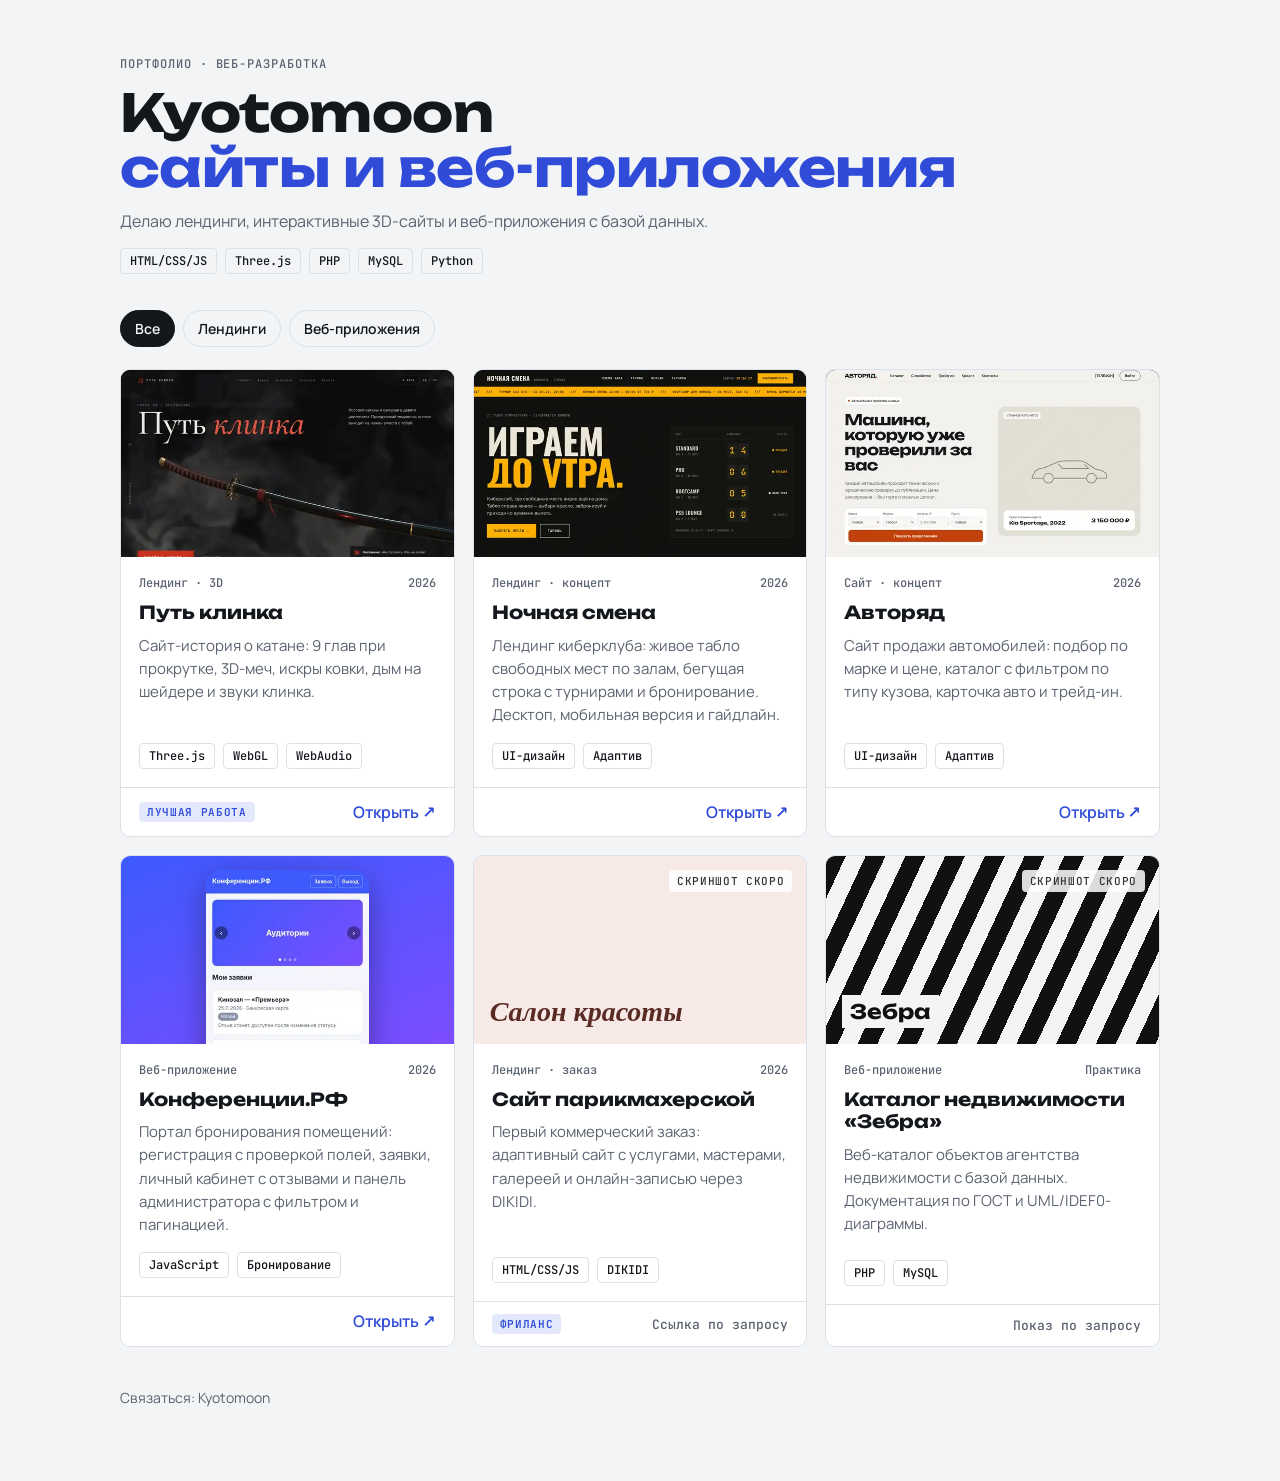
==== index.html @ 9c764372 "Add files via upload" ====
<!doctype html>
<html lang="ru">
<head>
<meta charset="utf-8">
<meta name="viewport" content="width=device-width,initial-scale=1">
<title>Портфолио Kyotomoon</title>
<link rel="preconnect" href="https://fonts.googleapis.com">
<link rel="stylesheet" href="https://fonts.googleapis.com/css2?family=Unbounded:wght@500;700&family=Manrope:wght@400;500;600&family=JetBrains+Mono:wght@400;500&display=swap">
<style>
/* Layout: короткая шапка-визитка, фильтр по типу, сетка карточек с превью в палитре каждого сайта */
:root{
  --bg:#F2F4F6; --surface:#FFFFFF; --fg:#14171C; --muted:#5B6370; --line:#DCE1E7;
  --accent:#2F4BD8; --accent-soft:#E3E8FB;
  --f-display:"Unbounded",system-ui,sans-serif;
  --f-body:"Manrope",system-ui,-apple-system,sans-serif;
  --f-mono:"JetBrains Mono",ui-monospace,monospace;
}
@media (prefers-color-scheme:dark){:root:not([data-theme="light"]){
  --bg:#101318; --surface:#181C23; --fg:#E9ECF1; --muted:#9AA3B0; --line:#2A303A;
  --accent:#7E93FF; --accent-soft:#222A45; color-scheme:dark}}
:root[data-theme="dark"]{
  --bg:#101318; --surface:#181C23; --fg:#E9ECF1; --muted:#9AA3B0; --line:#2A303A;
  --accent:#7E93FF; --accent-soft:#222A45; color-scheme:dark}
*{box-sizing:border-box}
body{background:var(--bg);color:var(--fg);font:16px/1.55 var(--f-body)}
.wrap{max-width:1080px;margin:0 auto;padding-inline:20px;padding-block:48px 64px}
header{display:grid;gap:14px;margin-bottom:36px}
.eyebrow{font:500 12px var(--f-mono);letter-spacing:.08em;text-transform:uppercase;color:var(--muted)}
h1{font:700 clamp(30px,6vw,52px)/1.05 var(--f-display);margin:0;text-wrap:balance;letter-spacing:-.01em}
h1 span{color:var(--accent)}
.lead{max-width:60ch;color:var(--muted);margin:0}
.stack{display:flex;flex-wrap:wrap;gap:8px}
.tag{font:500 12px var(--f-mono);padding:4px 9px;border:1px solid var(--line);border-radius:4px;color:var(--fg)}
.filters{display:flex;flex-wrap:wrap;gap:8px;margin-bottom:22px}
.filters button{font:600 14px var(--f-body);padding:8px 14px;border-radius:999px;border:1px solid var(--line);background:transparent;color:var(--fg);cursor:pointer}
.filters button[aria-pressed="true"]{background:var(--fg);color:var(--bg);border-color:var(--fg)}
.filters button:focus-visible,a:focus-visible{outline:2px solid var(--accent);outline-offset:2px}
.grid{display:grid;grid-template-columns:repeat(auto-fill,minmax(300px,1fr));gap:18px}
.card{background:var(--surface);border:1px solid var(--line);border-radius:10px;overflow:hidden;display:flex;flex-direction:column;min-width:0}
.prev{aspect-ratio:16/9;max-width:100%;position:relative;display:flex;align-items:flex-end;padding:16px;overflow:hidden}
.prev b{font-weight:700;line-height:1}
.body{padding:18px;display:flex;flex-direction:column;gap:10px;flex:1;min-width:0}
.meta{display:flex;justify-content:space-between;gap:10px;font:500 12px var(--f-mono);color:var(--muted)}
h2{font:700 18px/1.25 var(--f-display);margin:0}
.body p{margin:0;color:var(--muted);font-size:15px}
.body .stack{margin-top:auto;padding-top:6px}
.act{display:flex;align-items:center;justify-content:space-between;gap:10px;border-top:1px solid var(--line);padding:12px 18px}
.act a{font-weight:600;color:var(--accent);text-decoration:none}
.act a:hover{text-decoration:underline}
.soon{font:500 13px var(--f-mono);color:var(--muted)}
.pill{font:600 11px var(--f-mono);text-transform:uppercase;letter-spacing:.06em;padding:3px 8px;border-radius:4px;background:var(--accent-soft);color:var(--accent)}
footer{margin-top:40px;color:var(--muted);font-size:14px}

.p-salon{background:#F6E9E6;color:#5A2A24}
.p-salon b{font:italic 600 28px Georgia,"Times New Roman",serif}
.p-zebra{background:repeating-linear-gradient(115deg,#111 0 18px,#F4F4F4 18px 36px);color:#111}
.p-zebra b{font:700 20px var(--f-display);background:#F4F4F4;padding:4px 8px}
.prev .soon-l{position:absolute;right:14px;top:14px;font:500 11px var(--f-mono);letter-spacing:.06em;text-transform:uppercase;background:rgba(255,255,255,.85);color:#333;padding:4px 8px;border-radius:4px}
.shot{padding:0;background:#0B0B0C}
.shot img{width:100%;height:100%;object-fit:cover;object-position:top left;display:block}
.phone{justify-content:center;align-items:flex-start;padding:14px 0 0;background:linear-gradient(160deg,#3D5AFE,#7C4DFF)}
.phone img{height:118%;width:auto;max-width:none;border-radius:16px 16px 0 0;box-shadow:0 10px 30px rgba(0,0,0,.35);display:block}
@media (prefers-reduced-motion:no-preference){.card{transition:transform .2s}.card:hover{transform:translateY(-2px)}}
</style>

</head>
<body>
<div class="wrap">
  <header>
    <div class="eyebrow">Портфолио · веб-разработка</div>
    <h1>Kyotomoon<br><span>сайты и веб-приложения</span></h1>
    <p class="lead">Делаю лендинги, интерактивные 3D-сайты и веб-приложения с базой данных.</p>
    <div class="stack"><span class="tag">HTML/CSS/JS</span><span class="tag">Three.js</span><span class="tag">PHP</span><span class="tag">MySQL</span><span class="tag">Python</span></div>
  </header>

  <div class="filters" role="group" aria-label="Фильтр работ">
    <button type="button" data-f="all" aria-pressed="true">Все</button>
    <button type="button" data-f="land" aria-pressed="false">Лендинги</button>
    <button type="button" data-f="app" aria-pressed="false">Веб-приложения</button>
  </div>

  <section class="grid" id="grid">
    <article class="card" data-k="land">
      <div class="prev shot"><img src="[data-uri]" alt="Первый экран сайта «Путь клинка»: заголовок и 3D-катана в ножнах на фоне дыма"></div>
      <div class="body">
        <div class="meta"><span>Лендинг · 3D</span><span>2026</span></div>
        <h2>Путь клинка</h2>
        <p>Сайт-история о катане: 9 глав при прокрутке, 3D-меч, искры ковки, дым на шейдере и звуки клинка.</p>
        <div class="stack"><span class="tag">Three.js</span><span class="tag">WebGL</span><span class="tag">WebAudio</span></div>
      </div>
      <div class="act"><span class="pill">Лучшая работа</span><a href="put-klinka.html">Открыть ↗</a></div>
    </article>

    <article class="card" data-k="land">
      <div class="prev shot"><img src="[data-uri]" alt="Первый экран лендинга «Ночная смена»: заголовок «Играем до утра» и табло свободных мест"></div>
      <div class="body">
        <div class="meta"><span>Лендинг · концепт</span><span>2026</span></div>
        <h2>Ночная смена</h2>
        <p>Лендинг киберклуба: живое табло свободных мест по залам, бегущая строка с турнирами и бронирование. Десктоп, мобильная версия и гайдлайн.</p>
        <div class="stack"><span class="tag">UI-дизайн</span><span class="tag">Адаптив</span></div>
      </div>
      <div class="act"><span></span><a href="night.html">Открыть ↗</a></div>
    </article>

    <article class="card" data-k="land">
      <div class="prev shot"><img src="[data-uri]" alt="Главная сайта «Авторяд»: заголовок, форма подбора авто и предложение недели"></div>
      <div class="body">
        <div class="meta"><span>Сайт · концепт</span><span>2026</span></div>
        <h2>Авторяд</h2>
        <p>Сайт продажи автомобилей: подбор по марке и цене, каталог с фильтром по типу кузова, карточка авто и трейд-ин.</p>
        <div class="stack"><span class="tag">UI-дизайн</span><span class="tag">Адаптив</span></div>
      </div>
      <div class="act"><span></span><a href="avtoryad.html">Открыть ↗</a></div>
    </article>

    <article class="card" data-k="app">
      <div class="prev phone"><img src="[data-uri]" alt="Личный кабинет портала «Конференции.РФ» на телефоне: слайдер и список заявок"></div>
      <div class="body">
        <div class="meta"><span>Веб-приложение</span><span>2026</span></div>
        <h2>Конференции.РФ</h2>
        <p>Портал бронирования помещений: регистрация с проверкой полей, заявки, личный кабинет с отзывами и панель администратора с фильтром и пагинацией.</p>
        <div class="stack"><span class="tag">JavaScript</span><span class="tag">Бронирование</span></div>
      </div>
      <div class="act"><span></span><a href="konferencii.html">Открыть ↗</a></div>
    </article>

    <article class="card" data-k="land">
      <div class="prev p-salon"><span class="soon-l">Скриншот скоро</span><b>Салон красоты</b></div>
      <div class="body">
        <div class="meta"><span>Лендинг · заказ</span><span>2026</span></div>
        <h2>Сайт парикмахерской</h2>
        <p>Первый коммерческий заказ: адаптивный сайт с услугами, мастерами, галереей и онлайн-записью через DIKIDI.</p>
        <div class="stack"><span class="tag">HTML/CSS/JS</span><span class="tag">DIKIDI</span></div>
      </div>
      <div class="act"><span class="pill">Фриланс</span><span class="soon">Ссылка по запросу</span></div>
    </article>

    <article class="card" data-k="app">
      <div class="prev p-zebra"><span class="soon-l">Скриншот скоро</span><b>Зебра</b></div>
      <div class="body">
        <div class="meta"><span>Веб-приложение</span><span>Практика</span></div>
        <h2>Каталог недвижимости «Зебра»</h2>
        <p>Веб-каталог объектов агентства недвижимости с базой данных. Документация по ГОСТ и UML/IDEF0-диаграммы.</p>
        <div class="stack"><span class="tag">PHP</span><span class="tag">MySQL</span></div>
      </div>
      <div class="act"><span></span><span class="soon">Показ по запросу</span></div>
    </article>
  </section>

  <footer>Связаться: Kyotomoon</footer>
</div>

<script>
const btns=[...document.querySelectorAll('.filters button')];
btns.forEach(b=>b.addEventListener('click',()=>{
  btns.forEach(x=>x.setAttribute('aria-pressed',x===b));
  document.querySelectorAll('.card').forEach(c=>{c.hidden=!(b.dataset.f==='all'||c.dataset.k===b.dataset.f)});
}));
</script>

</body>
</html>
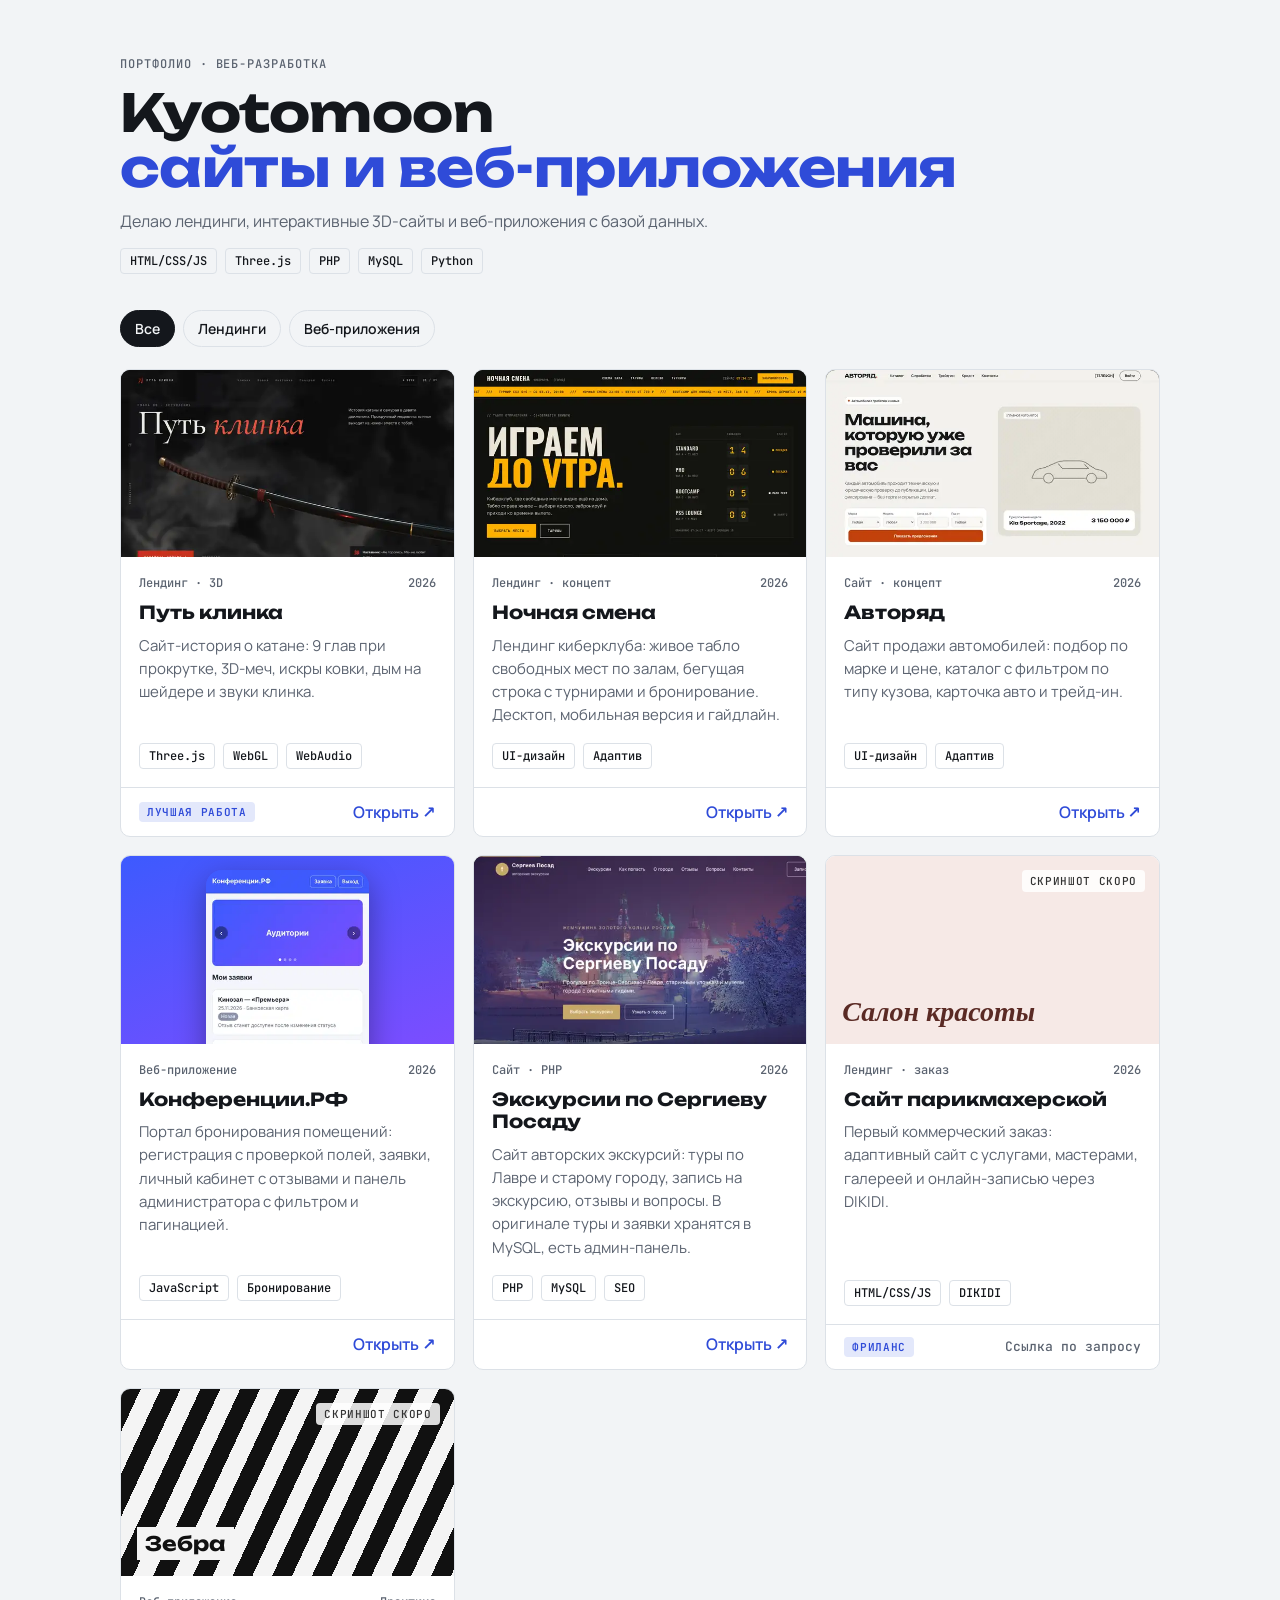
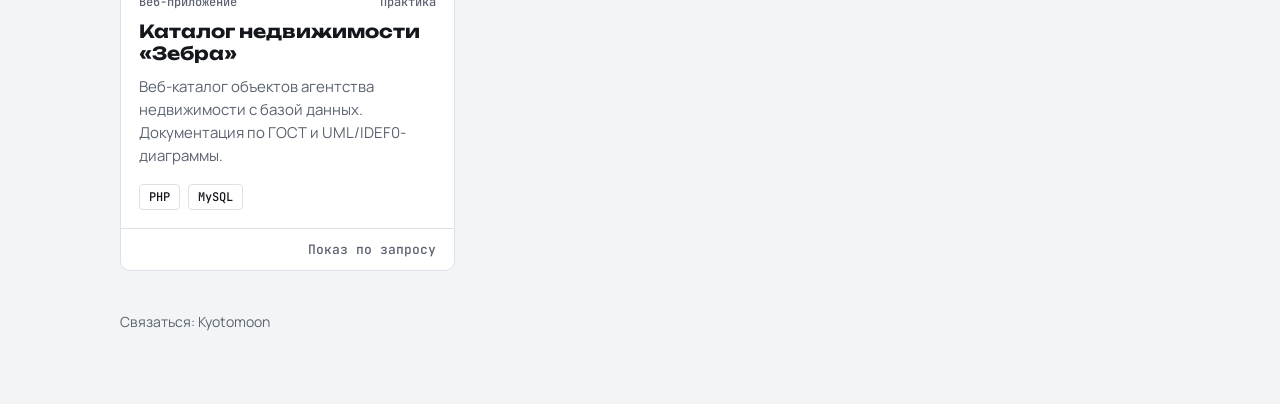
==== commit f1685736: "Добавил сайт экскурсий по Сергиеву Посаду Co-Authored-By: Claude Opus 5.5 <noreply@anthropic.com> Cl" ====
--- a/index.html
+++ b/index.html
@@ -123,6 +123,16 @@
       </div>
       <div class="act"><span></span><a href="konferencii.html">Открыть ↗</a></div>
     </article>
+    <article class="card" data-k="app">
+      <div class="prev shot"><img src="[data-uri]" alt="Первый экран сайта экскурсий по Сергиеву Посаду: Лавра зимним вечером и кнопка «Выбрать экскурсию»"></div>
+      <div class="body">
+        <div class="meta"><span>Сайт · PHP</span><span>2026</span></div>
+        <h2>Экскурсии по Сергиеву Посаду</h2>
+        <p>Сайт авторских экскурсий: туры по Лавре и старому городу, запись на экскурсию, отзывы и вопросы. В оригинале туры и заявки хранятся в MySQL, есть админ-панель.</p>
+        <div class="stack"><span class="tag">PHP</span><span class="tag">MySQL</span><span class="tag">SEO</span></div>
+      </div>
+      <div class="act"><span></span><a href="posad/">Открыть ↗</a></div>
+    </article>
 
     <article class="card" data-k="land">
       <div class="prev p-salon"><span class="soon-l">Скриншот скоро</span><b>Салон красоты</b></div>
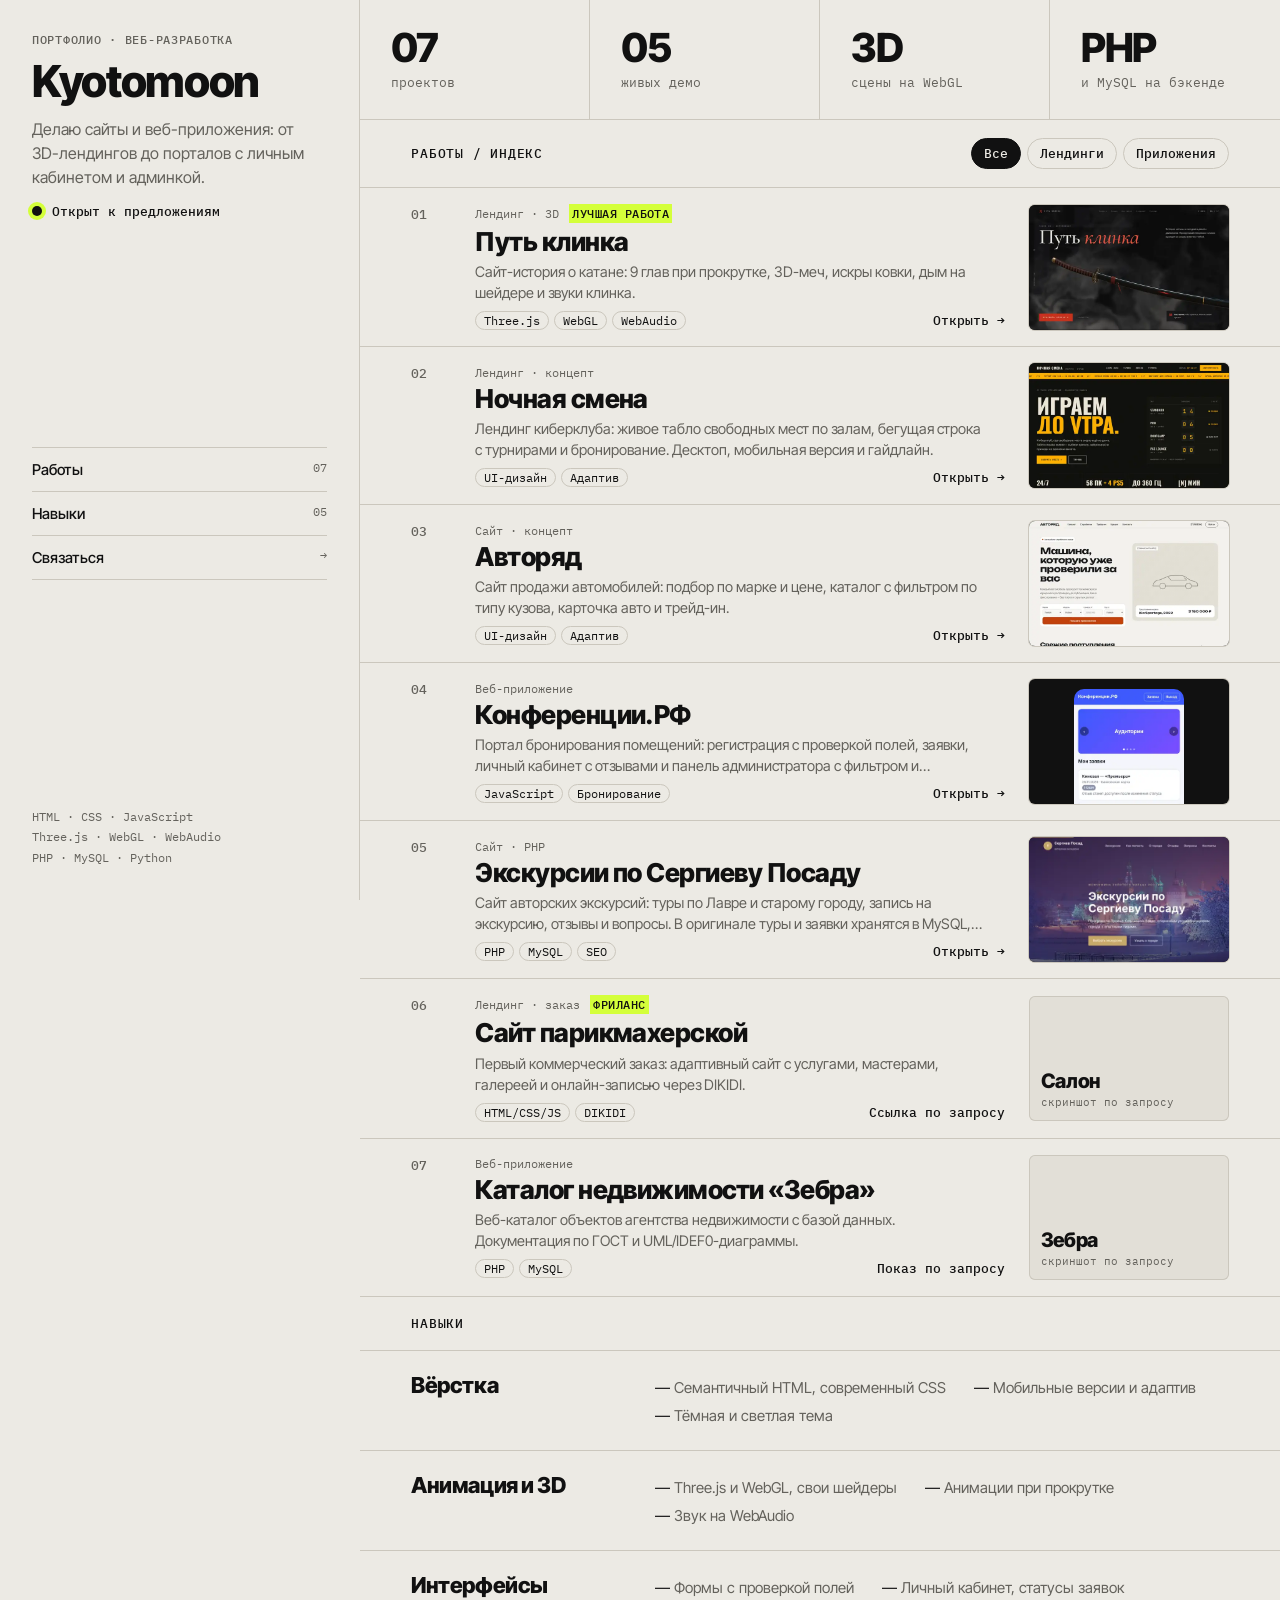
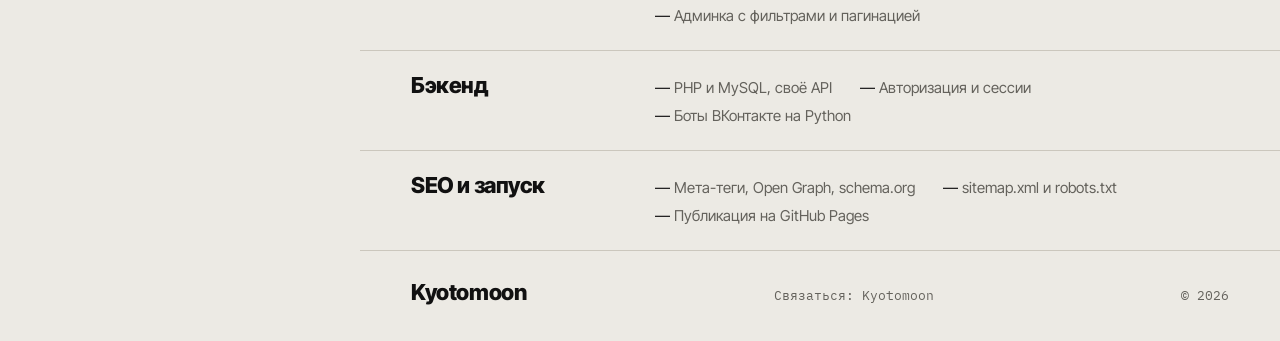
==== commit 99fb51da: "Новый дизайн портфолио: индекс работ, навыки, анимации, адаптив Co-Authored-By: Claude Opus 5.5 <nor" ====
--- a/index.html
+++ b/index.html
@@ -1,172 +1,267 @@
 <!doctype html>
 <html lang="ru">
 <head>
-<meta charset="utf-8">
-<meta name="viewport" content="width=device-width,initial-scale=1">
-<title>Портфолио Kyotomoon</title>
-<link rel="preconnect" href="https://fonts.googleapis.com">
-<link rel="stylesheet" href="https://fonts.googleapis.com/css2?family=Unbounded:wght@500;700&family=Manrope:wght@400;500;600&family=JetBrains+Mono:wght@400;500&display=swap">
+<meta charset="utf-8"><meta name="viewport" content="width=device-width,initial-scale=1"><title>Портфолио Kyotomoon</title><meta name="description" content="Kyotomoon — сайты и веб-приложения: 3D-лендинги, интерфейсы, PHP и MySQL."><link rel="preconnect" href="https://fonts.googleapis.com"><link rel="stylesheet" href="https://fonts.googleapis.com/css2?family=Inter+Tight:wght@400;500;800&family=IBM+Plex+Mono:wght@400;500&display=swap">
 <style>
-/* Layout: короткая шапка-визитка, фильтр по типу, сетка карточек с превью в палитре каждого сайта */
-:root{
-  --bg:#F2F4F6; --surface:#FFFFFF; --fg:#14171C; --muted:#5B6370; --line:#DCE1E7;
-  --accent:#2F4BD8; --accent-soft:#E3E8FB;
-  --f-display:"Unbounded",system-ui,sans-serif;
-  --f-body:"Manrope",system-ui,-apple-system,sans-serif;
-  --f-mono:"JetBrains Mono",ui-monospace,monospace;
+:root{--paper:#ECEAE4;--paper2:#E2DFD7;--ink:#111111;--muted:#64625C;--line:#CBC7BD;--mark:#D4FF3A;
+--f-d:"Inter Tight",system-ui,sans-serif;--f-m:"IBM Plex Mono",ui-monospace,monospace;color-scheme:light}
+*{box-sizing:border-box}
+body{margin:0;background:var(--paper);color:var(--ink);font:16px/1.5 var(--f-d);overflow-x:hidden}
+a{color:inherit;text-decoration:none}
+a:focus-visible,button:focus-visible{outline:2px solid var(--ink);outline-offset:3px}
+.mono{font-family:var(--f-m)}
+.mk{font-style:normal;background:var(--mark);padding:0 .25em;font:500 12px/1.6 var(--f-m);letter-spacing:.04em;text-transform:uppercase;vertical-align:middle;white-space:nowrap}
+.page{display:grid;grid-template-columns:minmax(280px,360px) 1fr;min-height:100vh}
+/* левая колонка */
+.side{position:sticky;top:0;height:100vh;display:flex;flex-direction:column;justify-content:space-between;gap:32px;padding:32px;border-right:1px solid var(--line)}
+.who{display:grid;gap:14px}
+.who .tag{font:500 12px var(--f-m);letter-spacing:.06em;text-transform:uppercase;color:var(--muted)}
+.who h1{font:800 44px/.95 var(--f-d);letter-spacing:-.03em;margin:0}
+.who p{margin:0;color:var(--muted);max-width:32ch}
+.status{display:inline-flex;align-items:center;gap:10px;font:500 13px var(--f-m)}
+.status i{width:10px;height:10px;border-radius:50%;background:var(--ink);box-shadow:0 0 0 4px var(--mark)}
+.nav{display:grid;border-top:1px solid var(--line)}
+.nav a{display:flex;justify-content:space-between;padding:12px 0;border-bottom:1px solid var(--line);font:500 15px var(--f-d)}
+.nav a span{font:400 12px var(--f-m);color:var(--muted)}
+.nav a:hover{padding-left:6px;transition:padding .15s}
+.stack{font:400 12px/1.7 var(--f-m);color:var(--muted)}
+/* правая колонка */
+.main{min-width:0}
+.intro{display:grid;grid-template-columns:repeat(4,1fr);border-bottom:1px solid var(--line)}
+.fact{padding:28px clamp(20px,2.4vw,32px);border-right:1px solid var(--line);display:grid;gap:6px}
+.fact:last-child{border-right:0}
+.fact b{font:800 40px/1 var(--f-d);letter-spacing:-.03em}
+.fact span{font:400 13px var(--f-m);color:var(--muted)}
+.bar{display:flex;flex-wrap:wrap;align-items:center;justify-content:space-between;gap:12px;padding:18px clamp(20px,4vw,56px);border-bottom:1px solid var(--line);position:sticky;top:0;background:var(--paper);z-index:5}
+.bar h3{margin:0;font:500 13px var(--f-m);letter-spacing:.06em;text-transform:uppercase}
+.flt{display:flex;gap:6px}
+.flt button{font:500 13px var(--f-m);background:transparent;border:1px solid var(--line);color:var(--ink);padding:6px 12px;border-radius:999px;cursor:pointer}
+.flt button[aria-pressed="true"]{background:var(--ink);color:var(--paper);border-color:var(--ink)}
+/* индекс работ */
+.list{list-style:none;margin:0;padding:0}
+.it[hidden]{display:none}
+.it-a{display:grid;grid-template-columns:40px minmax(0,1fr) 200px;gap:24px;align-items:center;padding:16px clamp(20px,4vw,56px);border-bottom:1px solid var(--line);transition:background .2s}
+a.it-a:hover{background:var(--mark)}
+.it-n{font:500 13px var(--f-m);color:var(--muted);align-self:start;padding-top:2px}
+.it-main{display:grid;gap:5px;min-width:0}
+.it-top{display:flex;align-items:center;gap:10px;flex-wrap:wrap}
+.it-type{font:400 12px var(--f-m);color:var(--muted)}
+.it-h{font:800 26px/1.08 var(--f-d);letter-spacing:-.02em}
+.it-p{color:var(--muted);font-size:14.5px;line-height:1.45;max-width:64ch;display:-webkit-box;-webkit-line-clamp:2;-webkit-box-orient:vertical;overflow:hidden}
+.it-foot{display:flex;flex-wrap:wrap;align-items:center;justify-content:space-between;gap:8px 16px;margin-top:3px}
+.it-tags{display:flex;flex-wrap:wrap;gap:5px}
+.it-tags span{font:400 11.5px var(--f-m);border:1px solid var(--line);padding:1px 8px;border-radius:999px}
+.it-go{font:500 13px var(--f-m);white-space:nowrap}
+a.it-a:hover .it-go{text-decoration:underline}
+.th{display:block;aspect-ratio:16/10;overflow:hidden;border-radius:6px;background:#1a1a1a;box-shadow:0 0 0 1px var(--line)}
+.th img{width:100%;height:100%;object-fit:cover;object-position:top left;display:block;transition:transform .4s}
+a.it-a:hover .th img{transform:scale(1.05)}
+.th-phone{display:flex;justify-content:center;padding-top:10px;background:var(--ink)}
+.th-phone img{width:auto;height:120%;border-radius:10px 10px 0 0}
+.th-none{display:flex;flex-direction:column;justify-content:flex-end;padding:12px;background:var(--paper2);box-shadow:inset 0 0 0 1px var(--line)}
+.th-none b{font:800 20px/1 var(--f-d);letter-spacing:-.02em}
+.th-none i{font:400 11px var(--f-m);font-style:normal;color:var(--muted);margin-top:4px}
+/* навыки */
+.skills{border-bottom:1px solid var(--line)}
+.sk{display:grid;grid-template-columns:220px 1fr;gap:24px;align-items:baseline;padding:22px clamp(20px,4vw,56px);border-top:1px solid var(--line)}
+.sk:first-child{border-top:0}
+.sk h4{margin:0;font:800 22px/1.1 var(--f-d);letter-spacing:-.02em}
+.sk ul{margin:0;padding:0;list-style:none;display:flex;flex-wrap:wrap;gap:6px 28px;color:var(--muted);font-size:15px}
+.sk li::before{content:"— ";color:var(--ink)}
+.end{display:flex;flex-wrap:wrap;align-items:baseline;justify-content:space-between;gap:12px 24px;padding:28px clamp(20px,4vw,56px) 36px}
+.end b{font:800 22px var(--f-d);letter-spacing:-.02em}
+.end span{font:400 13px var(--f-m);color:var(--muted)}
+@media (max-width:1180px){.it-a{grid-template-columns:32px minmax(0,1fr) 160px;gap:18px}.it-h{font-size:23px}}
+@media (max-width:860px){
+  .page{grid-template-columns:1fr}
+  .side{position:static;height:auto;border-right:0;border-bottom:1px solid var(--line);padding:20px 16px;gap:14px}
+  .who{gap:10px}
+  .nav,.stack{display:none}
+  .who h1{font-size:32px}
+  .who p{font-size:15px}
+  .intro{grid-template-columns:repeat(4,1fr)}
+  .fact{padding:14px 10px 14px 16px;gap:2px}
+  .fact b{font-size:22px}
+  .fact span{font-size:11px;line-height:1.3}
+  .bar{position:static;padding:14px 16px}
+  .it-a{grid-template-columns:minmax(0,1fr) 112px;gap:14px;align-items:start;padding:16px}
+  .it-n{display:none}
+  .it-h{font-size:20px}
+  .it-p{font-size:14px;-webkit-line-clamp:3}
+  .it-foot{margin-top:4px}
+  .th{aspect-ratio:4/3;border-radius:5px}
+  .th-phone{padding-top:6px}
+  .th-none{padding:8px}
+  .th-none b{font-size:15px}
+  .th-none i{display:none}
+  .sk{grid-template-columns:1fr;gap:8px;padding:18px 16px}
+  .sk h4{font-size:19px}
+  .sk ul{flex-direction:column;gap:4px;font-size:14px}
+  .end{padding:22px 16px 28px}
 }
-@media (prefers-color-scheme:dark){:root:not([data-theme="light"]){
-  --bg:#101318; --surface:#181C23; --fg:#E9ECF1; --muted:#9AA3B0; --line:#2A303A;
-  --accent:#7E93FF; --accent-soft:#222A45; color-scheme:dark}}
-:root[data-theme="dark"]{
-  --bg:#101318; --surface:#181C23; --fg:#E9ECF1; --muted:#9AA3B0; --line:#2A303A;
-  --accent:#7E93FF; --accent-soft:#222A45; color-scheme:dark}
-*{box-sizing:border-box}
-body{background:var(--bg);color:var(--fg);font:16px/1.55 var(--f-body)}
-.wrap{max-width:1080px;margin:0 auto;padding-inline:20px;padding-block:48px 64px}
-header{display:grid;gap:14px;margin-bottom:36px}
-.eyebrow{font:500 12px var(--f-mono);letter-spacing:.08em;text-transform:uppercase;color:var(--muted)}
-h1{font:700 clamp(30px,6vw,52px)/1.05 var(--f-display);margin:0;text-wrap:balance;letter-spacing:-.01em}
-h1 span{color:var(--accent)}
-.lead{max-width:60ch;color:var(--muted);margin:0}
-.stack{display:flex;flex-wrap:wrap;gap:8px}
-.tag{font:500 12px var(--f-mono);padding:4px 9px;border:1px solid var(--line);border-radius:4px;color:var(--fg)}
-.filters{display:flex;flex-wrap:wrap;gap:8px;margin-bottom:22px}
-.filters button{font:600 14px var(--f-body);padding:8px 14px;border-radius:999px;border:1px solid var(--line);background:transparent;color:var(--fg);cursor:pointer}
-.filters button[aria-pressed="true"]{background:var(--fg);color:var(--bg);border-color:var(--fg)}
-.filters button:focus-visible,a:focus-visible{outline:2px solid var(--accent);outline-offset:2px}
-.grid{display:grid;grid-template-columns:repeat(auto-fill,minmax(300px,1fr));gap:18px}
-.card{background:var(--surface);border:1px solid var(--line);border-radius:10px;overflow:hidden;display:flex;flex-direction:column;min-width:0}
-.prev{aspect-ratio:16/9;max-width:100%;position:relative;display:flex;align-items:flex-end;padding:16px;overflow:hidden}
-.prev b{font-weight:700;line-height:1}
-.body{padding:18px;display:flex;flex-direction:column;gap:10px;flex:1;min-width:0}
-.meta{display:flex;justify-content:space-between;gap:10px;font:500 12px var(--f-mono);color:var(--muted)}
-h2{font:700 18px/1.25 var(--f-display);margin:0}
-.body p{margin:0;color:var(--muted);font-size:15px}
-.body .stack{margin-top:auto;padding-top:6px}
-.act{display:flex;align-items:center;justify-content:space-between;gap:10px;border-top:1px solid var(--line);padding:12px 18px}
-.act a{font-weight:600;color:var(--accent);text-decoration:none}
-.act a:hover{text-decoration:underline}
-.soon{font:500 13px var(--f-mono);color:var(--muted)}
-.pill{font:600 11px var(--f-mono);text-transform:uppercase;letter-spacing:.06em;padding:3px 8px;border-radius:4px;background:var(--accent-soft);color:var(--accent)}
-footer{margin-top:40px;color:var(--muted);font-size:14px}
-
-.p-salon{background:#F6E9E6;color:#5A2A24}
-.p-salon b{font:italic 600 28px Georgia,"Times New Roman",serif}
-.p-zebra{background:repeating-linear-gradient(115deg,#111 0 18px,#F4F4F4 18px 36px);color:#111}
-.p-zebra b{font:700 20px var(--f-display);background:#F4F4F4;padding:4px 8px}
-.prev .soon-l{position:absolute;right:14px;top:14px;font:500 11px var(--f-mono);letter-spacing:.06em;text-transform:uppercase;background:rgba(255,255,255,.85);color:#333;padding:4px 8px;border-radius:4px}
-.shot{padding:0;background:#0B0B0C}
-.shot img{width:100%;height:100%;object-fit:cover;object-position:top left;display:block}
-.phone{justify-content:center;align-items:flex-start;padding:14px 0 0;background:linear-gradient(160deg,#3D5AFE,#7C4DFF)}
-.phone img{height:118%;width:auto;max-width:none;border-radius:16px 16px 0 0;box-shadow:0 10px 30px rgba(0,0,0,.35);display:block}
-@media (prefers-reduced-motion:no-preference){.card{transition:transform .2s}.card:hover{transform:translateY(-2px)}}
+@media (max-width:380px){.it-a{grid-template-columns:minmax(0,1fr) 92px}.fact{padding-left:12px}.fact b{font-size:20px}}
+@media (prefers-reduced-motion:reduce){*{transition:none!important}}
+/* Анимации: появление страницы и переход в работу */
+@keyframes up{from{opacity:0;transform:translateY(18px)}to{opacity:1;transform:none}}
+.side>*,.fact,.bar,.it{animation:up .7s cubic-bezier(.2,.7,.2,1) both}
+.side>*:nth-child(2){animation-delay:.08s}.side>*:nth-child(3){animation-delay:.16s}
+.fact:nth-child(1){animation-delay:.1s}.fact:nth-child(2){animation-delay:.16s}.fact:nth-child(3){animation-delay:.22s}.fact:nth-child(4){animation-delay:.28s}
+.bar{animation-delay:.3s}
+.it{animation-delay:calc(.34s + var(--i,0) * .07s)}
+.zoom{position:fixed;z-index:100;overflow:hidden;border-radius:6px;background:#111;pointer-events:none}
+.zoom img{width:100%;height:100%;object-fit:cover;object-position:top left;display:block}
+.zoom-ph{display:flex;justify-content:center;padding-top:10px}
+.zoom-ph img{width:auto;height:120%;border-radius:10px 10px 0 0}
+.wipe{position:fixed;inset:0;z-index:101;pointer-events:none;background:var(--mark);transform:translateY(100%);
+  display:flex;align-items:flex-end;padding:clamp(20px,4vw,56px)}
+.wipe span{font:800 clamp(36px,7vw,96px)/.95 var(--f-d);letter-spacing:-.04em;color:var(--ink)}
+.wipe i{position:absolute;top:clamp(20px,4vw,56px);left:clamp(20px,4vw,56px);font:500 13px var(--f-m);font-style:normal;letter-spacing:.06em;text-transform:uppercase;color:var(--ink)}
+.ready .it{animation:none}
+@media (prefers-reduced-motion:reduce){.side>*,.fact,.bar,.it{animation:none}}
 </style>
-
 </head>
 <body>
-<div class="wrap">
-  <header>
-    <div class="eyebrow">Портфолио · веб-разработка</div>
-    <h1>Kyotomoon<br><span>сайты и веб-приложения</span></h1>
-    <p class="lead">Делаю лендинги, интерактивные 3D-сайты и веб-приложения с базой данных.</p>
-    <div class="stack"><span class="tag">HTML/CSS/JS</span><span class="tag">Three.js</span><span class="tag">PHP</span><span class="tag">MySQL</span><span class="tag">Python</span></div>
-  </header>
-
-  <div class="filters" role="group" aria-label="Фильтр работ">
-    <button type="button" data-f="all" aria-pressed="true">Все</button>
-    <button type="button" data-f="land" aria-pressed="false">Лендинги</button>
-    <button type="button" data-f="app" aria-pressed="false">Веб-приложения</button>
-  </div>
-
-  <section class="grid" id="grid">
-    <article class="card" data-k="land">
-      <div class="prev shot"><img src="[data-uri]" alt="Первый экран сайта «Путь клинка»: заголовок и 3D-катана в ножнах на фоне дыма"></div>
-      <div class="body">
-        <div class="meta"><span>Лендинг · 3D</span><span>2026</span></div>
-        <h2>Путь клинка</h2>
-        <p>Сайт-история о катане: 9 глав при прокрутке, 3D-меч, искры ковки, дым на шейдере и звуки клинка.</p>
-        <div class="stack"><span class="tag">Three.js</span><span class="tag">WebGL</span><span class="tag">WebAudio</span></div>
+<div class="page">
+  <aside class="side">
+    <div class="who">
+      <div class="tag">Портфолио · веб-разработка</div>
+      <h1>Kyotomoon</h1>
+      <p>Делаю сайты и веб-приложения: от 3D-лендингов до порталов с личным кабинетом и админкой.</p>
+      <div class="status"><i></i>Открыт к предложениям</div>
+    </div>
+    <nav class="nav" aria-label="Разделы">
+      <a href="#works">Работы <span>07</span></a>
+      <a href="#skills">Навыки <span>05</span></a>
+      <a href="#contact">Связаться <span>→</span></a>
+    </nav>
+    <div class="stack">HTML · CSS · JavaScript<br>Three.js · WebGL · WebAudio<br>PHP · MySQL · Python</div>
+  </aside>
+  <main class="main">
+    <section class="intro" aria-label="Коротко">
+      <div class="fact"><b>07</b><span>проектов</span></div>
+      <div class="fact"><b>05</b><span>живых демо</span></div>
+      <div class="fact"><b>3D</b><span>сцены на WebGL</span></div>
+      <div class="fact"><b>PHP</b><span>и MySQL на бэкенде</span></div>
+    </section>
+    <section id="works" aria-labelledby="w-h">
+      <div class="bar"><h3 id="w-h">Работы / индекс</h3>
+        <div class="flt" role="group" aria-label="Фильтр работ"><button type="button" data-f="all" aria-pressed="true">Все</button><button type="button" data-f="land" aria-pressed="false">Лендинги</button><button type="button" data-f="app" aria-pressed="false">Приложения</button></div>
       </div>
-      <div class="act"><span class="pill">Лучшая работа</span><a href="put-klinka.html">Открыть ↗</a></div>
-    </article>
-
-    <article class="card" data-k="land">
-      <div class="prev shot"><img src="[data-uri]" alt="Первый экран лендинга «Ночная смена»: заголовок «Играем до утра» и табло свободных мест"></div>
-      <div class="body">
-        <div class="meta"><span>Лендинг · концепт</span><span>2026</span></div>
-        <h2>Ночная смена</h2>
-        <p>Лендинг киберклуба: живое табло свободных мест по залам, бегущая строка с турнирами и бронирование. Десктоп, мобильная версия и гайдлайн.</p>
-        <div class="stack"><span class="tag">UI-дизайн</span><span class="tag">Адаптив</span></div>
+      <ol class="list"><li class="it" data-k="land"><a class="it-a" href="put-klinka.html">
+    <span class="it-n">01</span>
+    <span class="it-main">
+      <span class="it-top"><span class="it-type">Лендинг · 3D</span><em class="mk">Лучшая работа</em></span>
+      <span class="it-h">Путь клинка</span>
+      <span class="it-p">Сайт-история о катане: 9 глав при прокрутке, 3D-меч, искры ковки, дым на шейдере и звуки клинка.</span>
+      <span class="it-foot"><span class="it-tags"><span>Three.js</span><span>WebGL</span><span>WebAudio</span></span><span class="it-go">Открыть&nbsp;→</span></span>
+    </span>
+    <span class="th"><img src="[data-uri]" alt="Первый экран сайта «Путь клинка»: заголовок и 3D-катана в ножнах на фоне дыма" loading="lazy"></span>
+  </a></li>
+<li class="it" data-k="land"><a class="it-a" href="night.html">
+    <span class="it-n">02</span>
+    <span class="it-main">
+      <span class="it-top"><span class="it-type">Лендинг · концепт</span></span>
+      <span class="it-h">Ночная смена</span>
+      <span class="it-p">Лендинг киберклуба: живое табло свободных мест по залам, бегущая строка с турнирами и бронирование. Десктоп, мобильная версия и гайдлайн.</span>
+      <span class="it-foot"><span class="it-tags"><span>UI-дизайн</span><span>Адаптив</span></span><span class="it-go">Открыть&nbsp;→</span></span>
+    </span>
+    <span class="th"><img src="[data-uri]" alt="Первый экран лендинга «Ночная смена»: заголовок «Играем до утра» и табло свободных мест" loading="lazy"></span>
+  </a></li>
+<li class="it" data-k="land"><a class="it-a" href="avtoryad.html">
+    <span class="it-n">03</span>
+    <span class="it-main">
+      <span class="it-top"><span class="it-type">Сайт · концепт</span></span>
+      <span class="it-h">Авторяд</span>
+      <span class="it-p">Сайт продажи автомобилей: подбор по марке и цене, каталог с фильтром по типу кузова, карточка авто и трейд-ин.</span>
+      <span class="it-foot"><span class="it-tags"><span>UI-дизайн</span><span>Адаптив</span></span><span class="it-go">Открыть&nbsp;→</span></span>
+    </span>
+    <span class="th"><img src="[data-uri]" alt="Главная сайта «Авторяд»: заголовок, форма подбора авто и предложение недели" loading="lazy"></span>
+  </a></li>
+<li class="it" data-k="app"><a class="it-a" href="konferencii.html">
+    <span class="it-n">04</span>
+    <span class="it-main">
+      <span class="it-top"><span class="it-type">Веб-приложение</span></span>
+      <span class="it-h">Конференции.РФ</span>
+      <span class="it-p">Портал бронирования помещений: регистрация с проверкой полей, заявки, личный кабинет с отзывами и панель администратора с фильтром и пагинацией.</span>
+      <span class="it-foot"><span class="it-tags"><span>JavaScript</span><span>Бронирование</span></span><span class="it-go">Открыть&nbsp;→</span></span>
+    </span>
+    <span class="th th-phone"><img src="[data-uri]" alt="Личный кабинет портала «Конференции.РФ» на телефоне: слайдер и список заявок" loading="lazy"></span>
+  </a></li>
+<li class="it" data-k="app"><a class="it-a" href="posad/">
+    <span class="it-n">05</span>
+    <span class="it-main">
+      <span class="it-top"><span class="it-type">Сайт · PHP</span></span>
+      <span class="it-h">Экскурсии по Сергиеву Посаду</span>
+      <span class="it-p">Сайт авторских экскурсий: туры по Лавре и старому городу, запись на экскурсию, отзывы и вопросы. В оригинале туры и заявки хранятся в MySQL, есть админ-панель.</span>
+      <span class="it-foot"><span class="it-tags"><span>PHP</span><span>MySQL</span><span>SEO</span></span><span class="it-go">Открыть&nbsp;→</span></span>
+    </span>
+    <span class="th"><img src="[data-uri]" alt="Первый экран сайта экскурсий по Сергиеву Посаду: Лавра зимним вечером и кнопка «Выбрать экскурсию»" loading="lazy"></span>
+  </a></li>
+<li class="it" data-k="land"><div class="it-a">
+    <span class="it-n">06</span>
+    <span class="it-main">
+      <span class="it-top"><span class="it-type">Лендинг · заказ</span><em class="mk">Фриланс</em></span>
+      <span class="it-h">Сайт парикмахерской</span>
+      <span class="it-p">Первый коммерческий заказ: адаптивный сайт с услугами, мастерами, галереей и онлайн-записью через DIKIDI.</span>
+      <span class="it-foot"><span class="it-tags"><span>HTML/CSS/JS</span><span>DIKIDI</span></span><span class="it-go">Ссылка по запросу</span></span>
+    </span>
+    <span class="th th-none"><b>Салон</b><i>скриншот по запросу</i></span>
+  </div></li>
+<li class="it" data-k="app"><div class="it-a">
+    <span class="it-n">07</span>
+    <span class="it-main">
+      <span class="it-top"><span class="it-type">Веб-приложение</span></span>
+      <span class="it-h">Каталог недвижимости «Зебра»</span>
+      <span class="it-p">Веб-каталог объектов агентства недвижимости с базой данных. Документация по ГОСТ и UML/IDEF0-диаграммы.</span>
+      <span class="it-foot"><span class="it-tags"><span>PHP</span><span>MySQL</span></span><span class="it-go">Показ по запросу</span></span>
+    </span>
+    <span class="th th-none"><b>Зебра</b><i>скриншот по запросу</i></span>
+  </div></li></ol>
+    </section>
+    <section id="skills" aria-labelledby="s-h">
+      <div class="bar"><h3 id="s-h">Навыки</h3></div>
+      <div class="skills">
+        <div class="sk"><h4>Вёрстка</h4><ul><li>Семантичный HTML, современный CSS</li><li>Мобильные версии и адаптив</li><li>Тёмная и светлая тема</li></ul></div>
+        <div class="sk"><h4>Анимация и 3D</h4><ul><li>Three.js и WebGL, свои шейдеры</li><li>Анимации при прокрутке</li><li>Звук на WebAudio</li></ul></div>
+        <div class="sk"><h4>Интерфейсы</h4><ul><li>Формы с проверкой полей</li><li>Личный кабинет, статусы заявок</li><li>Админка с фильтрами и пагинацией</li></ul></div>
+        <div class="sk"><h4>Бэкенд</h4><ul><li>PHP и MySQL, своё API</li><li>Авторизация и сессии</li><li>Боты ВКонтакте на Python</li></ul></div>
+        <div class="sk"><h4>SEO и запуск</h4><ul><li>Мета-теги, Open Graph, schema.org</li><li>sitemap.xml и robots.txt</li><li>Публикация на GitHub Pages</li></ul></div>
       </div>
-      <div class="act"><span></span><a href="night.html">Открыть ↗</a></div>
-    </article>
-
-    <article class="card" data-k="land">
-      <div class="prev shot"><img src="[data-uri]" alt="Главная сайта «Авторяд»: заголовок, форма подбора авто и предложение недели"></div>
-      <div class="body">
-        <div class="meta"><span>Сайт · концепт</span><span>2026</span></div>
-        <h2>Авторяд</h2>
-        <p>Сайт продажи автомобилей: подбор по марке и цене, каталог с фильтром по типу кузова, карточка авто и трейд-ин.</p>
-        <div class="stack"><span class="tag">UI-дизайн</span><span class="tag">Адаптив</span></div>
-      </div>
-      <div class="act"><span></span><a href="avtoryad.html">Открыть ↗</a></div>
-    </article>
-
-    <article class="card" data-k="app">
-      <div class="prev phone"><img src="[data-uri]" alt="Личный кабинет портала «Конференции.РФ» на телефоне: слайдер и список заявок"></div>
-      <div class="body">
-        <div class="meta"><span>Веб-приложение</span><span>2026</span></div>
-        <h2>Конференции.РФ</h2>
-        <p>Портал бронирования помещений: регистрация с проверкой полей, заявки, личный кабинет с отзывами и панель администратора с фильтром и пагинацией.</p>
-        <div class="stack"><span class="tag">JavaScript</span><span class="tag">Бронирование</span></div>
-      </div>
-      <div class="act"><span></span><a href="konferencii.html">Открыть ↗</a></div>
-    </article>
-    <article class="card" data-k="app">
-      <div class="prev shot"><img src="[data-uri]" alt="Первый экран сайта экскурсий по Сергиеву Посаду: Лавра зимним вечером и кнопка «Выбрать экскурсию»"></div>
-      <div class="body">
-        <div class="meta"><span>Сайт · PHP</span><span>2026</span></div>
-        <h2>Экскурсии по Сергиеву Посаду</h2>
-        <p>Сайт авторских экскурсий: туры по Лавре и старому городу, запись на экскурсию, отзывы и вопросы. В оригинале туры и заявки хранятся в MySQL, есть админ-панель.</p>
-        <div class="stack"><span class="tag">PHP</span><span class="tag">MySQL</span><span class="tag">SEO</span></div>
-      </div>
-      <div class="act"><span></span><a href="posad/">Открыть ↗</a></div>
-    </article>
-
-    <article class="card" data-k="land">
-      <div class="prev p-salon"><span class="soon-l">Скриншот скоро</span><b>Салон красоты</b></div>
-      <div class="body">
-        <div class="meta"><span>Лендинг · заказ</span><span>2026</span></div>
-        <h2>Сайт парикмахерской</h2>
-        <p>Первый коммерческий заказ: адаптивный сайт с услугами, мастерами, галереей и онлайн-записью через DIKIDI.</p>
-        <div class="stack"><span class="tag">HTML/CSS/JS</span><span class="tag">DIKIDI</span></div>
-      </div>
-      <div class="act"><span class="pill">Фриланс</span><span class="soon">Ссылка по запросу</span></div>
-    </article>
-
-    <article class="card" data-k="app">
-      <div class="prev p-zebra"><span class="soon-l">Скриншот скоро</span><b>Зебра</b></div>
-      <div class="body">
-        <div class="meta"><span>Веб-приложение</span><span>Практика</span></div>
-        <h2>Каталог недвижимости «Зебра»</h2>
-        <p>Веб-каталог объектов агентства недвижимости с базой данных. Документация по ГОСТ и UML/IDEF0-диаграммы.</p>
-        <div class="stack"><span class="tag">PHP</span><span class="tag">MySQL</span></div>
-      </div>
-      <div class="act"><span></span><span class="soon">Показ по запросу</span></div>
-    </article>
-  </section>
-
-  <footer>Связаться: Kyotomoon</footer>
+    </section>
+    <footer class="end" id="contact">
+      <b>Kyotomoon</b>
+      <span>Связаться: Kyotomoon</span>
+      <span>© 2026</span>
+    </footer>
+  </main>
 </div>
-
-<script>
-const btns=[...document.querySelectorAll('.filters button')];
-btns.forEach(b=>b.addEventListener('click',()=>{
-  btns.forEach(x=>x.setAttribute('aria-pressed',x===b));
-  document.querySelectorAll('.card').forEach(c=>{c.hidden=!(b.dataset.f==='all'||c.dataset.k===b.dataset.f)});
+<script>const fb=[...document.querySelectorAll('.flt button')];fb.forEach(b=>b.addEventListener('click',()=>{fb.forEach(x=>x.setAttribute('aria-pressed',x===b));document.querySelectorAll('.it').forEach(i=>{i.hidden=!(b.dataset.f==='all'||i.dataset.k===b.dataset.f)})}));
+document.querySelectorAll('.it').forEach((el,i)=>el.style.setProperty('--i',i));
+setTimeout(()=>document.body.classList.add('ready'),1400);
+const still=matchMedia('(prefers-reduced-motion: reduce)');
+document.querySelectorAll('a.it-a').forEach(a=>a.addEventListener('click',e=>{
+  if(e.defaultPrevented||e.button!==0||e.metaKey||e.ctrlKey||e.shiftKey||e.altKey||still.matches)return;
+  e.preventDefault();
+  const href=a.getAttribute('href'),th=a.querySelector('.th'),img=th&&th.querySelector('img');
+  const title=a.querySelector('.it-h').firstChild.textContent.trim();
+  const go=()=>{location.href=href};
+  setTimeout(go,1400);
+  if(img){
+    const r=th.getBoundingClientRect(),z=document.createElement('div');
+    z.className='zoom'+(th.classList.contains('th-phone')?' zoom-ph':'');
+    Object.assign(z.style,{left:r.left+'px',top:r.top+'px',width:r.width+'px',height:r.height+'px'});
+    z.appendChild(img.cloneNode());document.body.appendChild(z);
+    z.animate([{left:r.left+'px',top:r.top+'px',width:r.width+'px',height:r.height+'px',borderRadius:'6px'},
+               {left:'0px',top:'0px',width:innerWidth+'px',height:innerHeight+'px',borderRadius:'0px'}],
+              {duration:650,easing:'cubic-bezier(.7,0,.2,1)',fill:'forwards'});
+  }
+  const w=document.createElement('div');w.className='wipe';
+  w.innerHTML='<i>Открываю</i><span></span>';w.querySelector('span').textContent=title;
+  document.body.appendChild(w);
+  w.animate([{transform:'translateY(100%)'},{transform:'translateY(0)'}],
+            {duration:520,delay:img?560:0,easing:'cubic-bezier(.7,0,.2,1)',fill:'forwards'}).onfinish=()=>setTimeout(go,180);
 }));
+addEventListener('pageshow',e=>{if(e.persisted)document.querySelectorAll('.zoom,.wipe').forEach(n=>n.remove())});
 </script>
-
 </body>
 </html>
